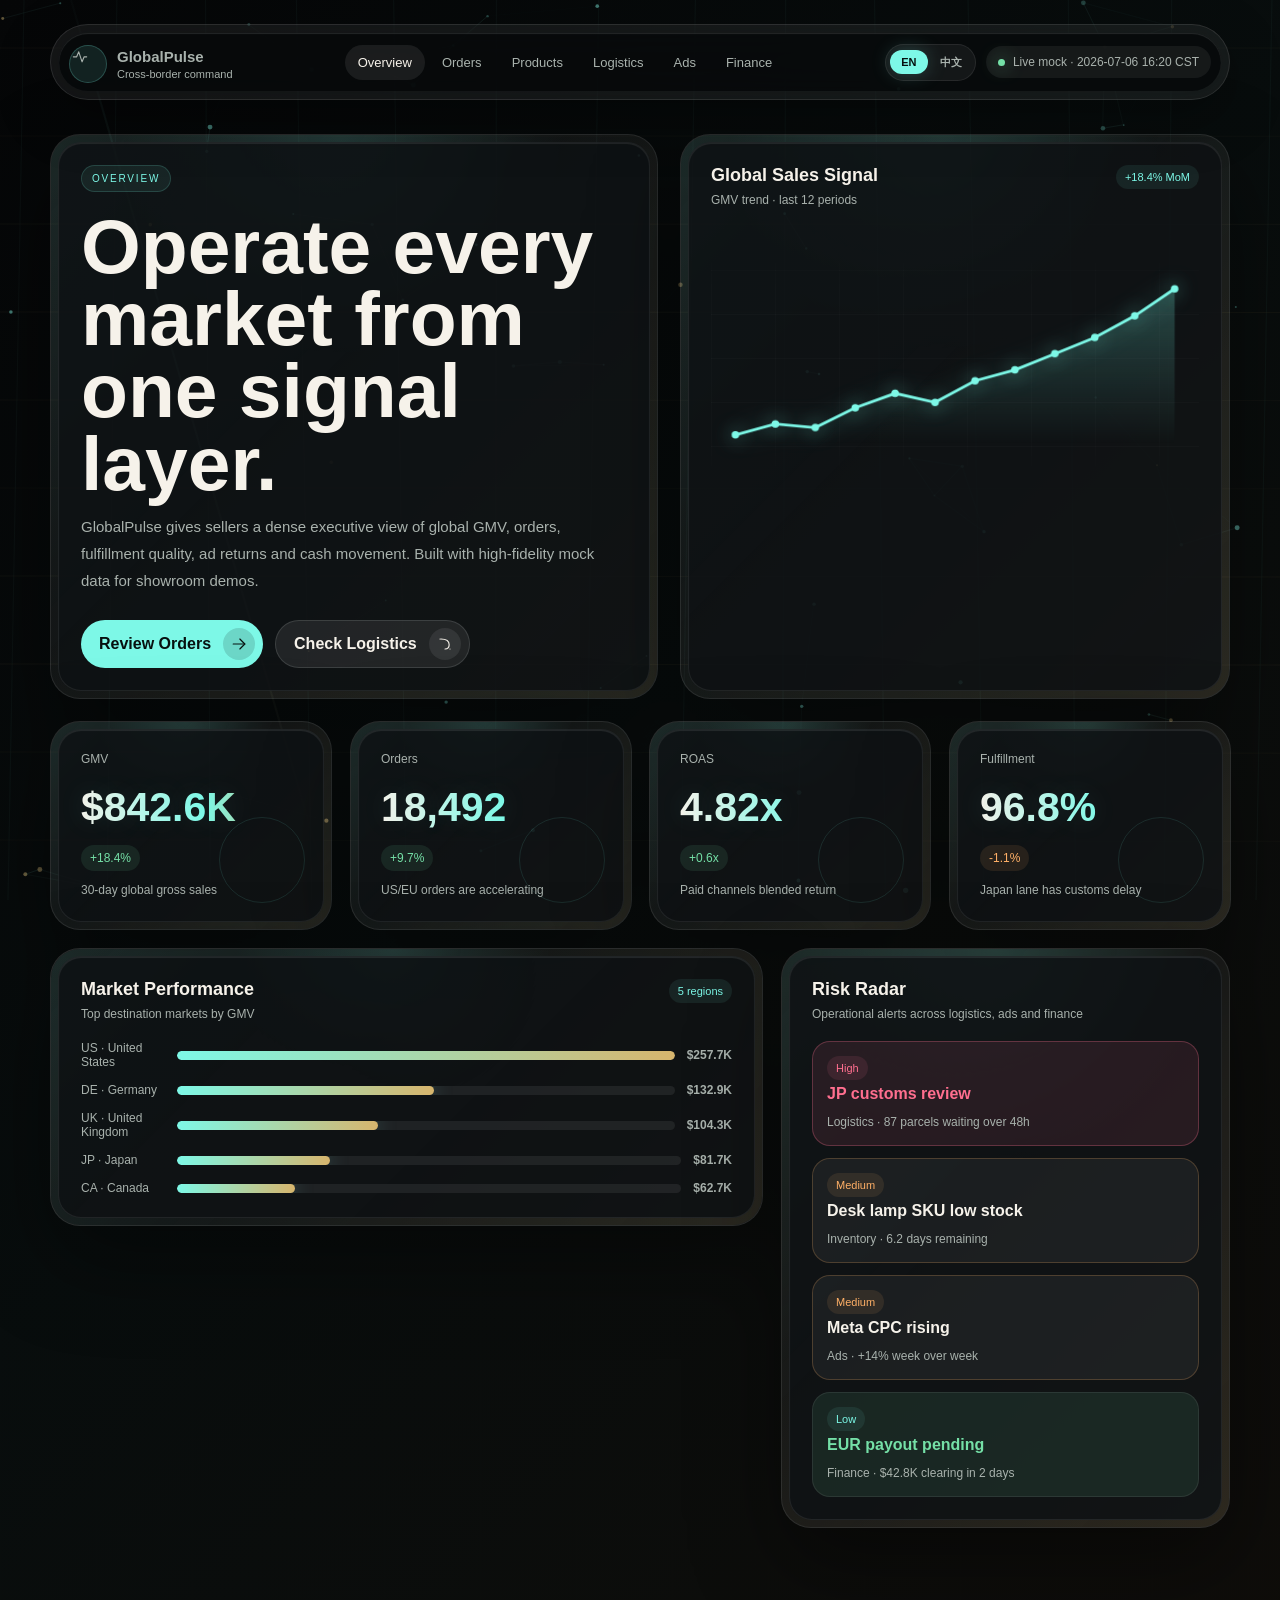
==== index.html @ 2fbe9154 "Deploy GlobalPulse Dashboard" ====
<!doctype html>
<html lang="zh-CN">
  <head>
    <meta charset="utf-8">
    <meta name="viewport" content="width=device-width, initial-scale=1">
    <title>GlobalPulse · Overview</title>
    <link rel="icon" href="data:,">
    <link rel="stylesheet" href="styles.css">
  </head>
  <body data-page="overview">
    <script src="data/mockData.js"></script>
    <script src="app.js"></script>
  </body>
</html>
---- styles.css ----
:root {
  --bg: #050607;
  --panel: rgba(14, 18, 20, 0.86);
  --panel-2: rgba(21, 27, 30, 0.78);
  --ink: #f6f2ea;
  --muted: #a9b2ad;
  --line: rgba(255, 255, 255, 0.1);
  --line-strong: rgba(255, 255, 255, 0.18);
  --cyan: #7df8e7;
  --mint: #75e0a7;
  --gold: #d7b56d;
  --amber: #ffb067;
  --rose: #ff6f8f;
  --violet: #a99cff;
  --shadow: 0 34px 90px rgba(0, 0, 0, 0.42);
  --ease: cubic-bezier(0.32, 0.72, 0, 1);
}

@property --ring-fill {
  syntax: "<percentage>";
  inherits: false;
  initial-value: 0%;
}

* {
  box-sizing: border-box;
}

html {
  min-height: 100%;
  background: var(--bg);
  color: var(--ink);
  font-family: "Aptos Display", "Segoe UI Variable", "Microsoft YaHei UI", "PingFang SC", sans-serif;
  letter-spacing: 0;
}

body {
  min-height: 100dvh;
  margin: 0;
  overflow-x: hidden;
  background:
    linear-gradient(135deg, rgba(5, 6, 7, 0.98), rgba(8, 13, 13, 0.98) 46%, rgba(15, 13, 10, 0.96)),
    repeating-linear-gradient(90deg, rgba(255,255,255,.035) 0 1px, transparent 1px 96px),
    repeating-linear-gradient(0deg, rgba(255,255,255,.025) 0 1px, transparent 1px 96px);
}

body::before {
  content: "";
  position: fixed;
  inset: 0;
  pointer-events: none;
  z-index: 0;
  opacity: 0.035;
  background-image:
    repeating-linear-gradient(115deg, rgba(255,255,255,.18) 0 1px, transparent 1px 8px),
    repeating-linear-gradient(25deg, rgba(215,181,109,.10) 0 1px, transparent 1px 18px);
  mix-blend-mode: soft-light;
}

.motion-canvas {
  position: fixed;
  inset: 0;
  z-index: 0;
  width: 100vw;
  height: 100vh;
  pointer-events: none;
  opacity: .78;
  mix-blend-mode: screen;
}

button,
input {
  font: inherit;
}

button {
  cursor: pointer;
}

.app-shell {
  position: relative;
  z-index: 2;
  min-height: 100dvh;
  padding: 24px;
}

.topbar {
  position: sticky;
  top: 18px;
  z-index: 20;
  width: min(1180px, calc(100vw - 32px));
  margin: 0 auto 34px;
  padding: 8px;
  border-radius: 999px;
  background: rgba(255,255,255,.06);
  border: 1px solid rgba(255,255,255,.1);
  box-shadow: 0 18px 56px rgba(0,0,0,.32);
  backdrop-filter: blur(22px);
}

.nav-core {
  display: grid;
  grid-template-columns: auto 1fr auto;
  gap: 16px;
  align-items: center;
  border-radius: 999px;
  padding: 8px 10px;
  background: rgba(5, 7, 8, .78);
  box-shadow: inset 0 1px 1px rgba(255,255,255,.12);
}

.brand {
  display: inline-flex;
  align-items: center;
  gap: 10px;
  min-width: 176px;
  color: var(--ink);
  text-decoration: none;
}

.brand-mark {
  display: grid;
  width: 38px;
  height: 38px;
  place-items: center;
  border-radius: 50%;
  color: var(--cyan);
  background: rgba(125, 248, 231, .1);
  border: 1px solid rgba(125, 248, 231, .22);
}

.brand strong {
  display: block;
  font-size: 15px;
  line-height: 1;
}

.brand span {
  display: block;
  margin-top: 4px;
  color: var(--muted);
  font-size: 11px;
}

.nav-links {
  display: flex;
  justify-content: center;
  gap: 4px;
}

.nav-links a,
.mobile-panel a {
  color: var(--muted);
  text-decoration: none;
  transition: color 520ms var(--ease), background 520ms var(--ease), transform 520ms var(--ease);
}

.nav-links a {
  padding: 10px 13px;
  border-radius: 999px;
  font-size: 13px;
}

.nav-links a:hover,
.nav-links a.active {
  color: var(--ink);
  background: rgba(255,255,255,.08);
}

.nav-meta {
  display: flex;
  align-items: center;
  gap: 10px;
}

.sync-pill {
  display: inline-flex;
  align-items: center;
  gap: 8px;
  padding: 9px 12px;
  border-radius: 999px;
  color: var(--muted);
  background: rgba(255,255,255,.06);
  font-size: 12px;
}

.language-switch {
  display: inline-flex;
  align-items: center;
  gap: 3px;
  padding: 4px;
  border-radius: 999px;
  background: rgba(255,255,255,.055);
  border: 1px solid rgba(255,255,255,.08);
}

.language-switch button {
  min-width: 38px;
  border: 0;
  border-radius: 999px;
  padding: 6px 9px;
  color: var(--muted);
  background: transparent;
  font-size: 11px;
  font-weight: 700;
  letter-spacing: 0;
  transition: color 520ms var(--ease), background 520ms var(--ease), box-shadow 520ms var(--ease), transform 520ms var(--ease);
}

.language-switch button:hover,
.language-switch button.active {
  color: #06100f;
  background: var(--cyan);
  box-shadow: 0 0 20px rgba(125,248,231,.22);
}

.language-switch button:active {
  transform: scale(.96);
}

.pulse-dot {
  width: 7px;
  height: 7px;
  border-radius: 50%;
  background: var(--mint);
  box-shadow: 0 0 18px rgba(117, 224, 167, .9);
  animation: livePulse 1400ms var(--ease) infinite;
}

.menu-toggle {
  display: none;
  position: relative;
  width: 42px;
  height: 42px;
  border: 0;
  border-radius: 50%;
  color: var(--ink);
  background: rgba(255,255,255,.08);
}

.menu-toggle span {
  position: absolute;
  left: 12px;
  width: 18px;
  height: 1px;
  background: currentColor;
  transition: transform 620ms var(--ease), opacity 620ms var(--ease);
}

.menu-toggle span:first-child { transform: translateY(-5px); }
.menu-toggle span:last-child { transform: translateY(5px); }
.menu-toggle.open span:first-child { transform: rotate(45deg); }
.menu-toggle.open span:last-child { transform: rotate(-45deg); }

.mobile-panel {
  display: none;
}

.mobile-panel.open a {
  opacity: 0;
  transform: translateY(18px);
  animation: navItemIn 520ms var(--ease) var(--item-delay, 0ms) forwards;
}

.page {
  width: min(1180px, calc(100vw - 32px));
  margin: 0 auto;
  padding-bottom: 80px;
  animation: pageEnter 880ms var(--ease) both;
}

.hero {
  display: grid;
  grid-template-columns: minmax(0, 1.05fr) minmax(340px, .95fr);
  gap: 22px;
  align-items: stretch;
  margin-bottom: 22px;
}

.eyebrow {
  display: inline-flex;
  width: max-content;
  align-items: center;
  gap: 8px;
  padding: 7px 10px;
  border-radius: 999px;
  color: var(--cyan);
  background: rgba(125, 248, 231, .08);
  border: 1px solid rgba(125, 248, 231, .16);
  font-size: 10px;
  letter-spacing: .18em;
  text-transform: uppercase;
}

h1 {
  max-width: 780px;
  margin: 18px 0 14px;
  color: var(--ink);
  font-size: clamp(38px, 6vw, 82px);
  line-height: .94;
  letter-spacing: 0;
}

.lead {
  max-width: 700px;
  margin: 0;
  color: var(--muted);
  font-size: 15px;
  line-height: 1.8;
}

.hero-actions {
  display: flex;
  flex-wrap: wrap;
  gap: 12px;
  margin-top: 26px;
}

.button {
  display: inline-flex;
  align-items: center;
  gap: 12px;
  min-height: 46px;
  border: 0;
  border-radius: 999px;
  padding: 7px 8px 7px 18px;
  color: #07100f;
  background: var(--cyan);
  font-weight: 700;
  text-decoration: none;
  transition: transform 600ms var(--ease), filter 600ms var(--ease);
}

.button:hover {
  transform: translateY(-2px);
  filter: brightness(1.05);
}

.button:active {
  transform: scale(.98);
}

.button .icon-circle {
  display: grid;
  width: 32px;
  height: 32px;
  place-items: center;
  border-radius: 50%;
  background: rgba(5, 7, 8, .14);
  transition: transform 600ms var(--ease);
}

.button:hover .icon-circle {
  transform: translateX(3px) translateY(-1px) scale(1.04);
}

.button.secondary {
  color: var(--ink);
  background: rgba(255,255,255,.08);
  border: 1px solid rgba(255,255,255,.12);
}

.button.secondary .icon-circle {
  background: rgba(255,255,255,.08);
}

.panel-shell {
  position: relative;
  overflow: hidden;
  padding: 7px;
  border-radius: 30px;
  background: rgba(255,255,255,.055);
  border: 1px solid rgba(255,255,255,.09);
  box-shadow: var(--shadow);
  transform-style: preserve-3d;
  transition: border-color 700ms var(--ease), background 700ms var(--ease), box-shadow 700ms var(--ease);
}

.panel-shell::before,
.panel-shell::after {
  content: "";
  position: absolute;
  pointer-events: none;
}

.panel-shell::before {
  inset: -1px;
  border-radius: inherit;
  opacity: .56;
  background:
    radial-gradient(circle at var(--mx, 48%) var(--my, 0%), rgba(125,248,231,.24), transparent 34%),
    linear-gradient(135deg, rgba(125,248,231,.16), transparent 42%, rgba(215,181,109,.18));
  transform: translate3d(0,0,0);
  animation: shellGlow 5200ms var(--ease) infinite alternate;
}

.panel-shell::after {
  inset: 7px;
  border-radius: 23px;
  opacity: 0;
  background: linear-gradient(115deg, transparent 18%, rgba(255,255,255,.16) 42%, transparent 64%);
  transform: translateX(-78%) skewX(-12deg);
  transition: opacity 580ms var(--ease), transform 780ms var(--ease);
}

.panel-shell:hover {
  border-color: rgba(125,248,231,.28);
  background: rgba(125,248,231,.065);
  box-shadow: 0 30px 96px rgba(0,0,0,.46), 0 0 42px rgba(125,248,231,.08);
}

.panel-shell:hover::after {
  opacity: .65;
  transform: translateX(74%) skewX(-12deg);
}

.panel-shell.tilt-ready .panel {
  transform: perspective(900px) rotateX(var(--rx, 0deg)) rotateY(var(--ry, 0deg)) translateZ(0);
  transition: transform 560ms var(--ease), background 560ms var(--ease);
}

.panel {
  position: relative;
  z-index: 1;
  min-height: 100%;
  border-radius: 23px;
  padding: 22px;
  background: var(--panel);
  border: 1px solid rgba(255,255,255,.08);
  box-shadow: inset 0 1px 1px rgba(255,255,255,.10);
}

.panel-header {
  display: flex;
  align-items: flex-start;
  justify-content: space-between;
  gap: 14px;
  margin-bottom: 18px;
}

.panel-title {
  margin: 0;
  font-size: 18px;
}

.panel-subtitle {
  margin: 5px 0 0;
  color: var(--muted);
  font-size: 12px;
  line-height: 1.5;
}

.grid {
  display: grid;
  gap: 18px;
}

.kpi-grid {
  grid-template-columns: repeat(4, minmax(0, 1fr));
  margin-bottom: 18px;
}

.metric {
  position: relative;
  overflow: hidden;
  min-height: 150px;
}

.metric::before {
  content: "";
  position: absolute;
  inset: -20% -40%;
  opacity: .34;
  pointer-events: none;
  background: linear-gradient(105deg, transparent 35%, rgba(125,248,231,.12), transparent 64%);
  transform: translateX(-52%);
  animation: metricSweep 4600ms var(--ease) infinite;
}

.metric::after {
  content: "";
  position: absolute;
  inset: auto 18px 18px auto;
  width: 84px;
  height: 84px;
  border-radius: 50%;
  border: 1px solid rgba(125,248,231,.16);
  opacity: .65;
}

.metric > * {
  position: relative;
  z-index: 1;
}

.metric-label {
  color: var(--muted);
  font-size: 12px;
}

.metric-value {
  margin-top: 18px;
  font-size: clamp(27px, 3.2vw, 42px);
  font-weight: 800;
  letter-spacing: 0;
  color: transparent;
  background: linear-gradient(90deg, var(--ink), var(--cyan) 56%, var(--gold));
  -webkit-background-clip: text;
  background-clip: text;
  text-shadow: 0 0 28px rgba(125,248,231,.12);
}

.metric-change {
  display: inline-flex;
  margin-top: 14px;
  padding: 6px 9px;
  border-radius: 999px;
  font-size: 12px;
  background: rgba(117,224,167,.1);
  color: var(--mint);
}

.metric-change.warn {
  background: rgba(255,176,103,.1);
  color: var(--amber);
}

.metric-detail {
  margin-top: 10px;
  color: var(--muted);
  font-size: 12px;
  line-height: 1.5;
}

.dashboard-grid {
  grid-template-columns: 1.35fr .85fr;
  align-items: start;
}

.mini-grid {
  grid-template-columns: repeat(2, minmax(0, 1fr));
}

.chart {
  position: relative;
  width: 100%;
  min-height: 260px;
}

.chart::before {
  content: "";
  position: absolute;
  inset: 14px 0 0;
  pointer-events: none;
  opacity: .28;
  background:
    repeating-linear-gradient(0deg, rgba(255,255,255,.08) 0 1px, transparent 1px 44px),
    repeating-linear-gradient(90deg, rgba(255,255,255,.06) 0 1px, transparent 1px 64px);
  mask-image: linear-gradient(180deg, transparent, #000 18%, #000 80%, transparent);
}

.chart svg {
  width: 100%;
  height: 260px;
  overflow: visible;
}

.chart path.line {
  fill: none;
  stroke: var(--cyan);
  stroke-width: 3;
  stroke-linecap: round;
  filter: drop-shadow(0 0 13px rgba(125,248,231,.42));
  transition: stroke-dashoffset 1500ms var(--ease);
}

.chart path.line.drawn {
  stroke-dashoffset: 0 !important;
}

.chart-area {
  opacity: 0;
  transform: translateY(10px);
  animation: areaLift 1300ms var(--ease) 260ms forwards;
}

.chart circle {
  fill: var(--cyan);
  filter: drop-shadow(0 0 10px rgba(125,248,231,.7));
  opacity: 0;
  transform: scale(.25);
  transform-box: fill-box;
  transform-origin: center;
  transition: transform 420ms var(--ease), filter 420ms var(--ease);
}

.chart circle.ready {
  animation: pointPop 680ms var(--ease) var(--point-delay, 620ms) forwards;
}

.chart circle:hover {
  transform: scale(1.9);
  filter: drop-shadow(0 0 18px rgba(125,248,231,.95));
}

.chart-tooltip {
  position: fixed;
  z-index: 40;
  display: none;
  min-width: 120px;
  padding: 10px 12px;
  border-radius: 14px;
  color: var(--ink);
  background: rgba(5, 7, 8, .92);
  border: 1px solid rgba(255,255,255,.14);
  pointer-events: none;
  box-shadow: 0 22px 60px rgba(0,0,0,.35);
  font-size: 12px;
}

.bar-list {
  display: grid;
  gap: 14px;
}

.bar-row {
  display: grid;
  grid-template-columns: 84px 1fr auto;
  gap: 12px;
  align-items: center;
  color: var(--muted);
  font-size: 12px;
}

.bar-track {
  position: relative;
  height: 9px;
  border-radius: 999px;
  background: rgba(255,255,255,.07);
  overflow: hidden;
}

.bar-track::after {
  content: "";
  position: absolute;
  inset: 0;
  opacity: .48;
  background: linear-gradient(90deg, transparent, rgba(255,255,255,.22), transparent);
  transform: translateX(-110%);
  animation: trackScan 2600ms var(--ease) infinite;
}

.bar-fill {
  height: 100%;
  border-radius: inherit;
  background: linear-gradient(90deg, var(--cyan), var(--gold));
  box-shadow: 0 0 20px rgba(125,248,231,.34);
  transform: scaleX(0);
  transform-origin: left center;
  animation: barFill 1100ms var(--ease) var(--bar-delay, 160ms) forwards;
}

.risk-list,
.suggestion-list,
.node-list {
  display: grid;
  gap: 12px;
}

.risk-item,
.suggestion,
.node-item {
  position: relative;
  overflow: hidden;
  display: grid;
  gap: 5px;
  padding: 14px;
  border-radius: 18px;
  background: rgba(255,255,255,.055);
  border: 1px solid rgba(255,255,255,.08);
}

.risk-item::after,
.suggestion::after {
  content: "";
  position: absolute;
  inset: 0;
  opacity: 0;
  pointer-events: none;
  background: linear-gradient(110deg, transparent 20%, rgba(125,248,231,.12), transparent 72%);
  transform: translateX(-70%);
  transition: opacity 520ms var(--ease), transform 820ms var(--ease);
}

.risk-item:hover::after,
.suggestion:hover::after {
  opacity: 1;
  transform: translateX(60%);
}

.risk-item.risk-high {
  border-color: rgba(255,111,143,.28);
  animation: riskPulse 1900ms var(--ease) infinite;
}

.risk-item.risk-medium {
  border-color: rgba(255,176,103,.22);
}

.tag,
.status,
.severity {
  display: inline-flex;
  width: max-content;
  align-items: center;
  gap: 6px;
  padding: 6px 9px;
  border-radius: 999px;
  color: var(--cyan);
  background: rgba(125,248,231,.08);
  font-size: 11px;
  white-space: nowrap;
}

.severity.high,
.risk-high {
  color: var(--rose);
  background: rgba(255,111,143,.1);
  animation: statusPulse 1600ms var(--ease) infinite;
}

.severity.medium,
.risk-watch {
  color: var(--amber);
  background: rgba(255,176,103,.1);
}

.risk-low,
.risk-normal {
  color: var(--mint);
  background: rgba(117,224,167,.1);
}

.controls {
  display: flex;
  flex-wrap: wrap;
  gap: 12px;
  align-items: center;
  justify-content: space-between;
  margin-bottom: 16px;
}

.search {
  min-width: min(360px, 100%);
  flex: 1;
  border: 1px solid rgba(255,255,255,.1);
  border-radius: 999px;
  padding: 13px 16px;
  color: var(--ink);
  background: rgba(255,255,255,.055);
  outline: none;
}

.search:focus {
  border-color: rgba(125,248,231,.42);
}

.segment {
  display: inline-flex;
  gap: 6px;
  padding: 6px;
  border-radius: 999px;
  background: rgba(255,255,255,.055);
  border: 1px solid rgba(255,255,255,.08);
}

.segment button {
  border: 0;
  border-radius: 999px;
  padding: 9px 12px;
  color: var(--muted);
  background: transparent;
  transition: color 500ms var(--ease), background 500ms var(--ease);
}

.segment button.active,
.segment button:hover {
  color: var(--ink);
  background: rgba(255,255,255,.09);
}

.table-wrap {
  overflow-x: auto;
}

table {
  width: 100%;
  min-width: 760px;
  border-collapse: collapse;
}

th,
td {
  padding: 14px 12px;
  border-bottom: 1px solid rgba(255,255,255,.075);
  text-align: left;
  font-size: 13px;
}

th {
  color: var(--muted);
  font-weight: 600;
}

tbody tr {
  transition: background 360ms var(--ease), transform 360ms var(--ease);
}

tbody tr.row-enter {
  opacity: 0;
  transform: translateY(14px) scale(.985);
  animation: rowIn 540ms var(--ease) var(--row-delay, 0ms) forwards;
}

tbody tr:hover {
  background: rgba(255,255,255,.045);
}

tbody tr.lane-alert,
tbody tr.low-stock-row {
  background: linear-gradient(90deg, rgba(255,111,143,.075), transparent 42%);
  animation: rowIn 540ms var(--ease) var(--row-delay, 0ms) forwards, lanePulse 1800ms var(--ease) 680ms infinite;
}

.payout-row td:first-child::before {
  content: "";
  display: inline-block;
  width: 7px;
  height: 7px;
  margin-right: 8px;
  border-radius: 50%;
  background: var(--mint);
  box-shadow: 0 0 16px rgba(117,224,167,.8);
  animation: statusPulse 1800ms var(--ease) infinite;
}

.click-row {
  cursor: pointer;
}

.drawer {
  position: fixed;
  inset: 0;
  z-index: 35;
  display: none;
}

.drawer.open {
  display: block;
}

.drawer-backdrop {
  position: absolute;
  inset: 0;
  background: rgba(0,0,0,.54);
}

.drawer-backdrop::after {
  content: "";
  position: absolute;
  inset: 0;
  opacity: 0;
  pointer-events: none;
  background:
    radial-gradient(circle at 82% 18%, rgba(125,248,231,.22), transparent 34%),
    radial-gradient(circle at 70% 82%, rgba(255,111,143,.14), transparent 30%);
}

.drawer.open .drawer-backdrop::after {
  animation: backdropBreath 2100ms var(--ease) infinite alternate;
}

.drawer-panel {
  position: absolute;
  top: 20px;
  right: 20px;
  bottom: 20px;
  width: min(460px, calc(100vw - 40px));
  padding: 8px;
  border-radius: 30px;
  background: rgba(255,255,255,.06);
  border: 1px solid rgba(255,255,255,.1);
  box-shadow: var(--shadow);
  transform: translateX(20px);
  animation: drawerIn 620ms var(--ease) forwards;
}

@keyframes drawerIn {
  to { transform: translateX(0); }
}

.drawer-core {
  height: 100%;
  overflow: auto;
  border-radius: 23px;
  padding: 22px;
  background: rgba(8, 10, 11, .94);
  border: 1px solid rgba(255,255,255,.08);
}

.close {
  border: 0;
  border-radius: 50%;
  width: 38px;
  height: 38px;
  color: var(--ink);
  background: rgba(255,255,255,.08);
}

.detail-grid {
  display: grid;
  gap: 12px;
  margin-top: 20px;
}

.detail-row {
  display: flex;
  justify-content: space-between;
  gap: 16px;
  padding: 13px 0;
  border-bottom: 1px solid rgba(255,255,255,.08);
  color: var(--muted);
  opacity: 0;
  transform: translateX(18px);
}

.drawer.open .detail-row {
  animation: detailIn 520ms var(--ease) var(--detail-delay, 180ms) forwards;
}

.drawer.open .drawer-recommendation {
  opacity: 0;
  transform: translateY(18px);
  animation: detailIn 620ms var(--ease) 680ms forwards;
}

.detail-row strong {
  color: var(--ink);
}

.product-grid {
  grid-template-columns: repeat(3, minmax(0, 1fr));
}

.product-card .sku {
  color: var(--cyan);
  font-size: 12px;
}

.product-card {
  position: relative;
  overflow: hidden;
}

.product-card > * {
  position: relative;
  z-index: 1;
}

.product-card.low-stock {
  border-color: rgba(255,176,103,.22);
  box-shadow: inset 0 1px 1px rgba(255,255,255,.10), inset 0 0 34px rgba(255,176,103,.055);
}

.product-card.low-stock::before {
  content: "";
  position: absolute;
  inset: -30% 0;
  z-index: 0;
  opacity: .78;
  pointer-events: none;
  background:
    linear-gradient(180deg, transparent 18%, rgba(255,176,103,.18) 48%, transparent 62%),
    repeating-linear-gradient(90deg, transparent 0 16px, rgba(255,176,103,.08) 16px 18px);
  transform: translateY(-58%);
  animation: stockScan 2400ms var(--ease) infinite;
}

.product-card h3 {
  margin: 9px 0 16px;
  font-size: 18px;
}

.stat-pair {
  display: grid;
  grid-template-columns: repeat(2, minmax(0, 1fr));
  gap: 10px;
}

.stat-pill {
  position: relative;
  overflow: hidden;
  padding: 12px;
  border-radius: 16px;
  background: rgba(255,255,255,.055);
}

.stat-pill::after {
  content: "";
  position: absolute;
  inset: 0;
  opacity: 0;
  pointer-events: none;
  background: radial-gradient(circle at 50% 0%, rgba(125,248,231,.18), transparent 68%);
  transition: opacity 520ms var(--ease);
}

.stat-pill:hover::after {
  opacity: 1;
}

.stat-pill span {
  display: block;
  color: var(--muted);
  font-size: 11px;
}

.stat-pill strong {
  display: block;
  margin-top: 4px;
  font-size: 16px;
}

.channel-card {
  overflow: hidden;
}

.channel-card .stat-pair {
  margin-top: 18px;
}

.timeline {
  display: grid;
  grid-template-columns: repeat(4, minmax(0, 1fr));
  gap: 12px;
}

.timeline-step {
  position: relative;
  min-height: 150px;
}

.timeline-step strong {
  display: block;
  margin-bottom: 8px;
  font-size: 18px;
}

.timeline-step .ring {
  position: relative;
  isolation: isolate;
  --ring-fill: 0%;
  display: grid;
  width: 64px;
  height: 64px;
  margin-top: 16px;
  place-items: center;
  border-radius: 50%;
  color: var(--ink);
  border: 1px solid rgba(125,248,231,.26);
  background: conic-gradient(var(--cyan) var(--ring-fill), rgba(255,255,255,.08) 0);
  box-shadow: 0 0 26px rgba(125,248,231,.16);
  font-size: 13px;
  font-weight: 800;
  animation: ringFill 1350ms var(--ease) 260ms forwards, ringPulse 2200ms var(--ease) 1500ms infinite;
}

.timeline-step .ring::before {
  content: "";
  position: absolute;
  inset: 6px;
  z-index: -1;
  border-radius: inherit;
  background: rgba(8,10,11,.92);
}

.finance-grid {
  grid-template-columns: repeat(4, minmax(0, 1fr));
}

.fee-grid {
  grid-template-columns: .9fr 1.1fr;
}

.empty {
  padding: 40px;
  text-align: center;
  color: var(--muted);
}

.reveal {
  opacity: 0;
  filter: blur(8px);
  transform: translateY(42px) scale(.982);
  transition: opacity 980ms var(--ease), transform 980ms var(--ease), filter 980ms var(--ease);
}

.reveal.visible {
  opacity: 1;
  filter: blur(0);
  transform: translateY(0);
}

.reveal.visible > .panel-shell {
  animation: stagedLift 920ms var(--ease) both;
}

.reveal.visible > .panel-shell:nth-child(2) { animation-delay: 80ms; }
.reveal.visible > .panel-shell:nth-child(3) { animation-delay: 150ms; }
.reveal.visible > .panel-shell:nth-child(4) { animation-delay: 220ms; }
.reveal.visible > .panel-shell:nth-child(5) { animation-delay: 290ms; }
.reveal.visible > .panel-shell:nth-child(6) { animation-delay: 360ms; }

@keyframes pageEnter {
  from {
    opacity: 0;
    transform: translateY(18px) scale(.992);
  }
  to {
    opacity: 1;
    transform: translateY(0) scale(1);
  }
}

@keyframes livePulse {
  0%, 100% {
    transform: scale(1);
    box-shadow: 0 0 18px rgba(117,224,167,.9);
  }
  50% {
    transform: scale(1.55);
    box-shadow: 0 0 26px rgba(117,224,167,1), 0 0 42px rgba(117,224,167,.35);
  }
}

@keyframes navItemIn {
  from {
    opacity: 0;
    transform: translateY(18px);
  }
  to {
    opacity: 1;
    transform: translateY(0);
  }
}

@keyframes shellGlow {
  from {
    opacity: .34;
    transform: scale(1);
  }
  to {
    opacity: .68;
    transform: scale(1.03);
  }
}

@keyframes stagedLift {
  from {
    opacity: .64;
    transform: translateY(22px) scale(.985);
  }
  to {
    opacity: 1;
    transform: translateY(0) scale(1);
  }
}

@keyframes metricSweep {
  0%, 38% {
    transform: translateX(-62%) rotate(0.001deg);
  }
  72%, 100% {
    transform: translateX(62%) rotate(0.001deg);
  }
}

@keyframes areaLift {
  to {
    opacity: 1;
    transform: translateY(0);
  }
}

@keyframes pointPop {
  0% {
    opacity: 0;
    transform: scale(.2);
  }
  72% {
    opacity: 1;
    transform: scale(1.55);
  }
  100% {
    opacity: 1;
    transform: scale(1);
  }
}

@keyframes trackScan {
  from { transform: translateX(-110%); }
  to { transform: translateX(110%); }
}

@keyframes barFill {
  to { transform: scaleX(1); }
}

@keyframes riskPulse {
  0%, 100% {
    box-shadow: inset 0 0 0 rgba(255,111,143,0), 0 0 0 rgba(255,111,143,0);
  }
  50% {
    box-shadow: inset 0 0 28px rgba(255,111,143,.08), 0 0 32px rgba(255,111,143,.12);
  }
}

@keyframes statusPulse {
  0%, 100% {
    box-shadow: 0 0 0 rgba(255,111,143,0);
  }
  50% {
    box-shadow: 0 0 24px rgba(255,111,143,.25);
  }
}

@keyframes rowIn {
  to {
    opacity: 1;
    transform: translateY(0) scale(1);
  }
}

@keyframes lanePulse {
  0%, 100% {
    box-shadow: inset 0 0 0 rgba(255,111,143,0);
  }
  50% {
    box-shadow: inset 0 0 34px rgba(255,111,143,.12);
  }
}

@keyframes backdropBreath {
  from { opacity: .28; }
  to { opacity: .78; }
}

@keyframes detailIn {
  to {
    opacity: 1;
    transform: translate(0, 0);
  }
}

@keyframes stockScan {
  0%, 28% {
    transform: translateY(-64%);
  }
  70%, 100% {
    transform: translateY(64%);
  }
}

@keyframes ringFill {
  to { --ring-fill: var(--value); }
}

@keyframes ringPulse {
  0%, 100% {
    box-shadow: 0 0 20px rgba(125,248,231,.16);
  }
  50% {
    box-shadow: 0 0 34px rgba(125,248,231,.32), 0 0 54px rgba(215,181,109,.10);
  }
}

@media (max-width: 980px) {
  .topbar {
    border-radius: 30px;
  }

  .nav-links,
  .sync-pill {
    display: none;
  }

  .nav-core {
    grid-template-columns: auto auto;
    justify-content: space-between;
  }

  .menu-toggle {
    display: inline-block;
  }

  .language-switch {
    padding: 3px;
  }

  .mobile-panel {
    display: none;
    padding: 12px 18px 18px;
  }

  .mobile-panel.open {
    display: grid;
    gap: 10px;
  }

  .mobile-panel a {
    padding: 13px 14px;
    border-radius: 16px;
    background: rgba(255,255,255,.055);
  }

  .hero,
  .dashboard-grid,
  .fee-grid {
    grid-template-columns: 1fr;
  }

  .kpi-grid,
  .product-grid,
  .finance-grid,
  .timeline,
  .mini-grid {
    grid-template-columns: repeat(2, minmax(0, 1fr));
  }
}

@media (max-width: 640px) {
  .app-shell {
    padding: 14px;
  }

  .motion-canvas {
    opacity: .46;
  }

  .page,
  .topbar {
    width: 100%;
  }

  .brand {
    min-width: 132px;
  }

  .nav-meta {
    gap: 8px;
  }

  .language-switch button {
    min-width: 34px;
    padding: 6px 8px;
  }

  h1 {
    font-size: 42px;
  }

  .kpi-grid,
  .product-grid,
  .finance-grid,
  .timeline,
  .mini-grid {
    grid-template-columns: 1fr;
  }

  .panel {
    padding: 18px;
  }

  .controls {
    align-items: stretch;
  }

  .segment {
    width: 100%;
    overflow-x: auto;
  }

  .bar-row {
    grid-template-columns: 74px 1fr;
  }

  .bar-row strong {
    grid-column: 2;
  }
}

@media (prefers-reduced-motion: reduce) {
  *,
  *::before,
  *::after {
    animation-duration: 1ms !important;
    animation-delay: 0ms !important;
    animation-iteration-count: 1 !important;
    transition-duration: 1ms !important;
    scroll-behavior: auto !important;
  }

  .motion-canvas {
    display: none;
  }

  .page,
  .reveal,
  .reveal.visible,
  .reveal.visible > .panel-shell,
  tbody tr.row-enter,
  .detail-row,
  .drawer-recommendation {
    opacity: 1 !important;
    filter: none !important;
    transform: none !important;
  }

  .bar-fill,
  .chart-area,
  .chart circle,
  .chart circle.ready,
  .panel-shell.tilt-ready .panel {
    opacity: 1 !important;
    transform: none !important;
  }

  .chart path.line {
    stroke-dasharray: none !important;
    stroke-dashoffset: 0 !important;
  }

  .timeline-step .ring {
    --ring-fill: var(--value);
  }
}
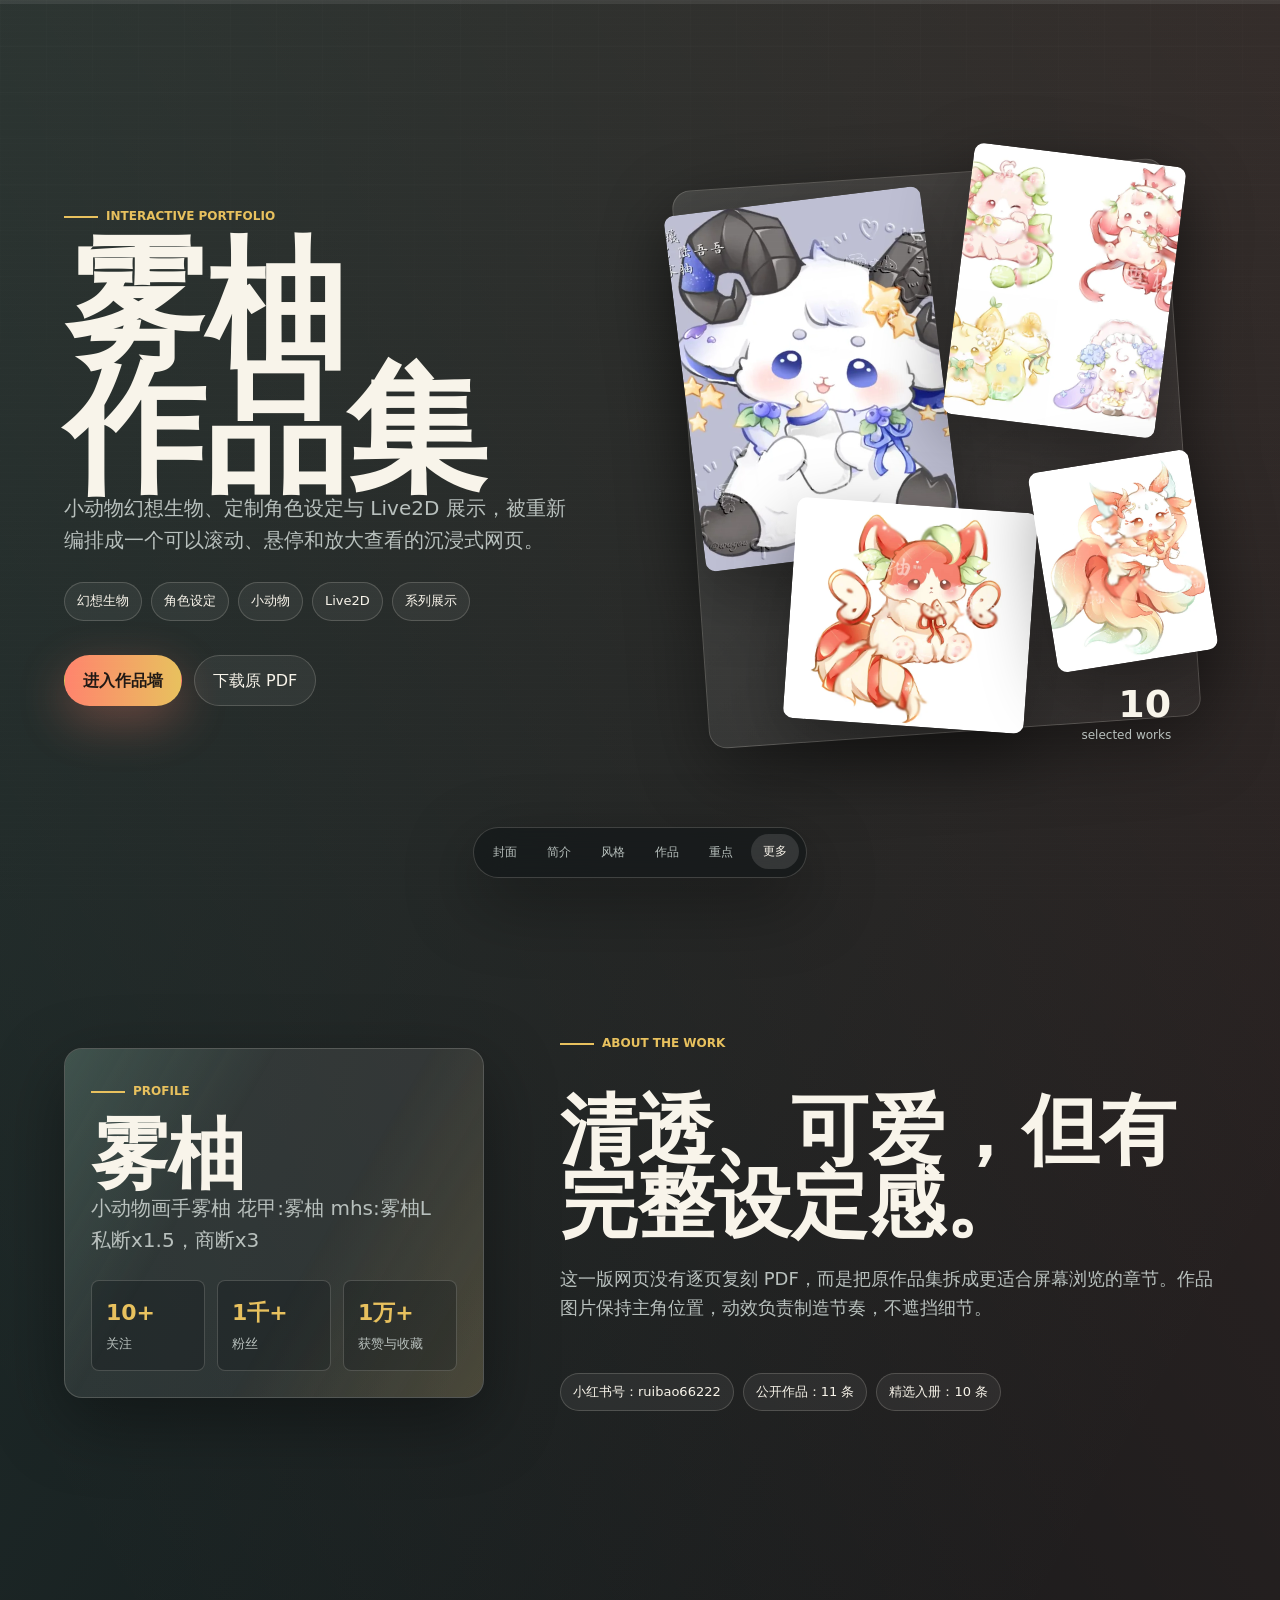
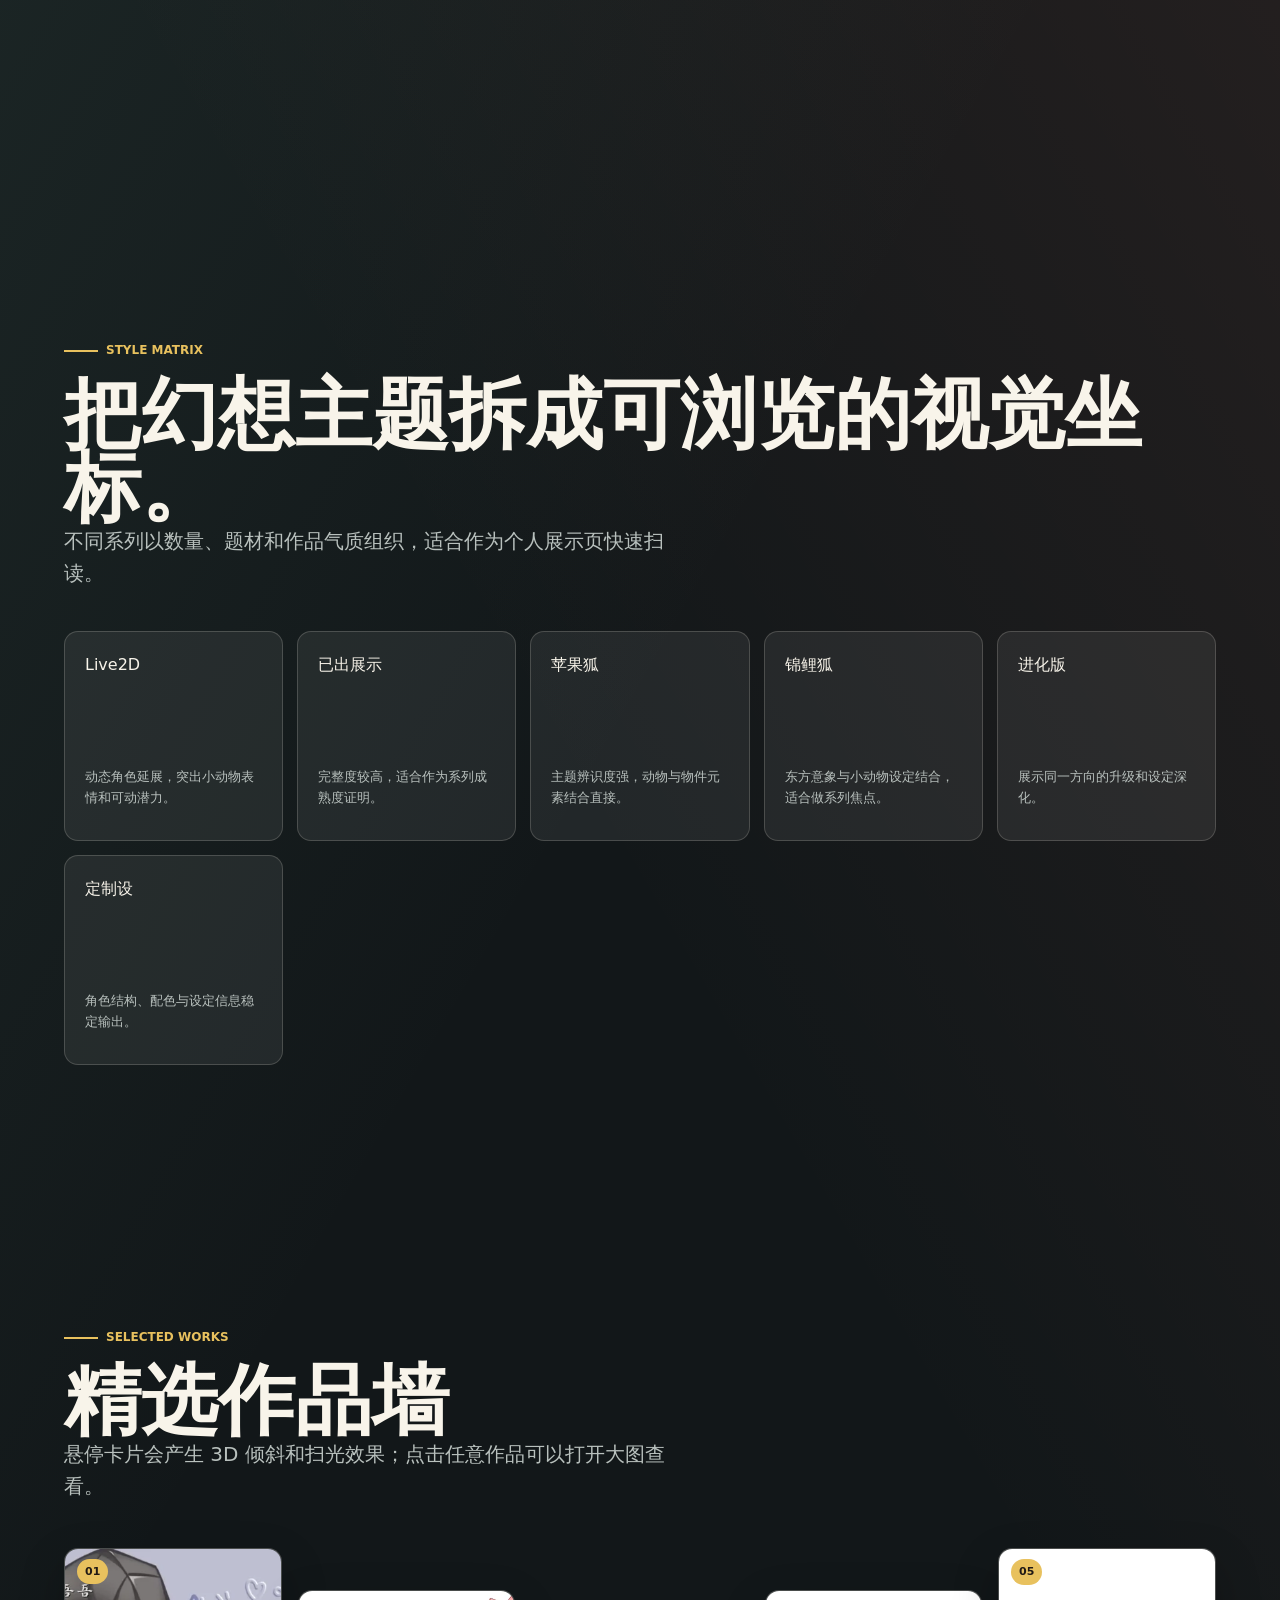
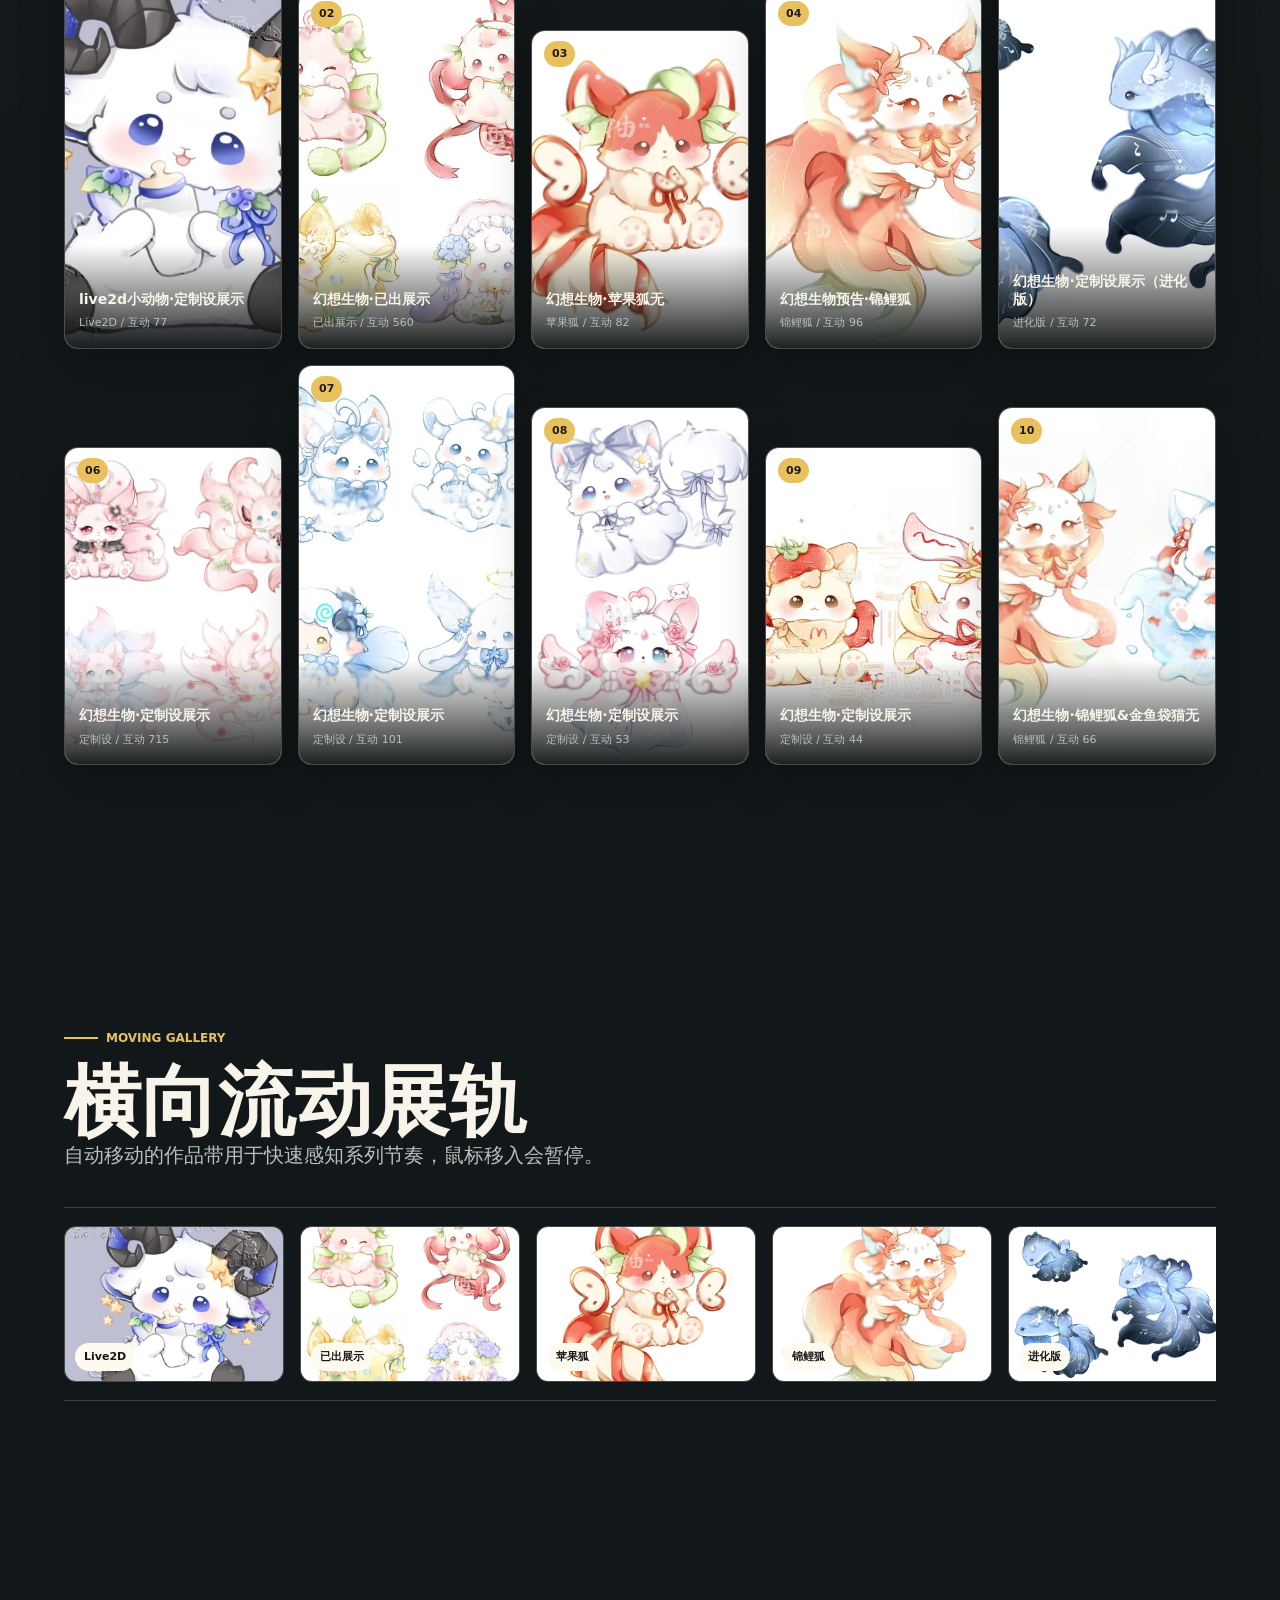
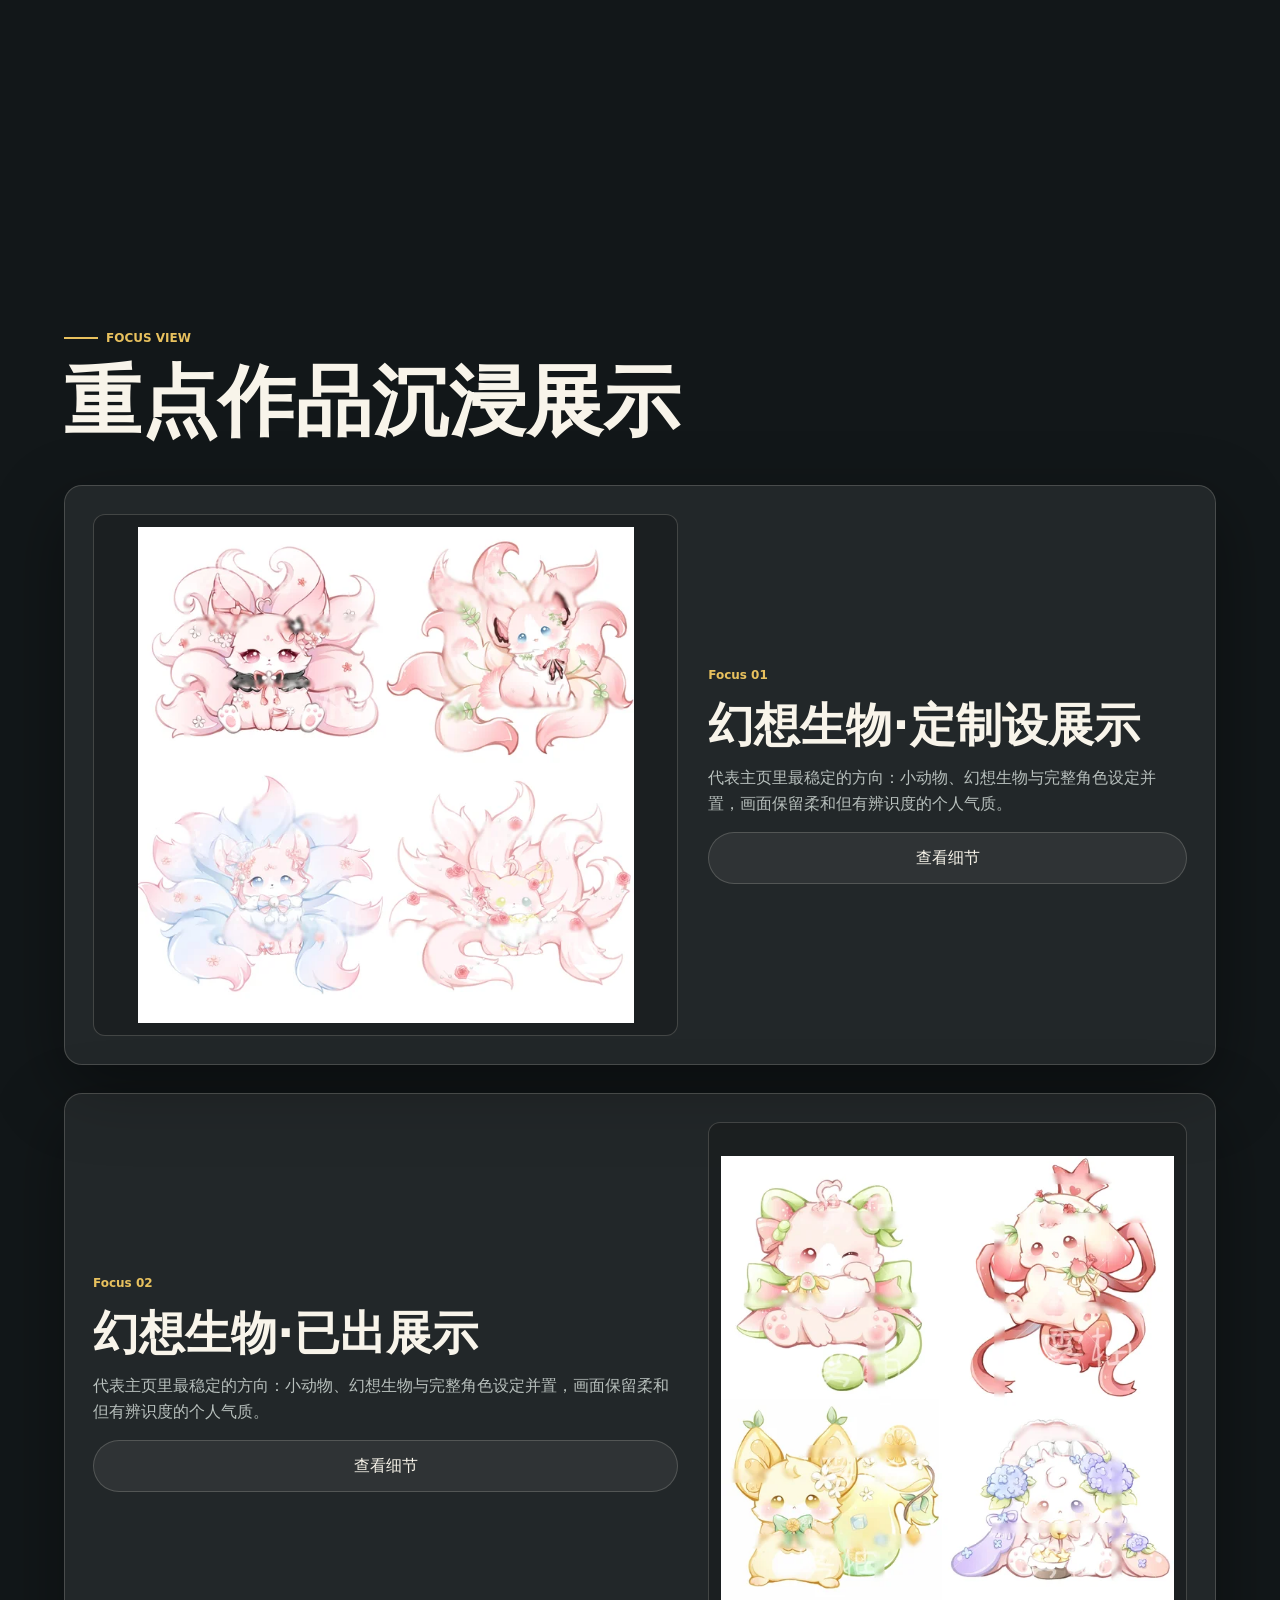
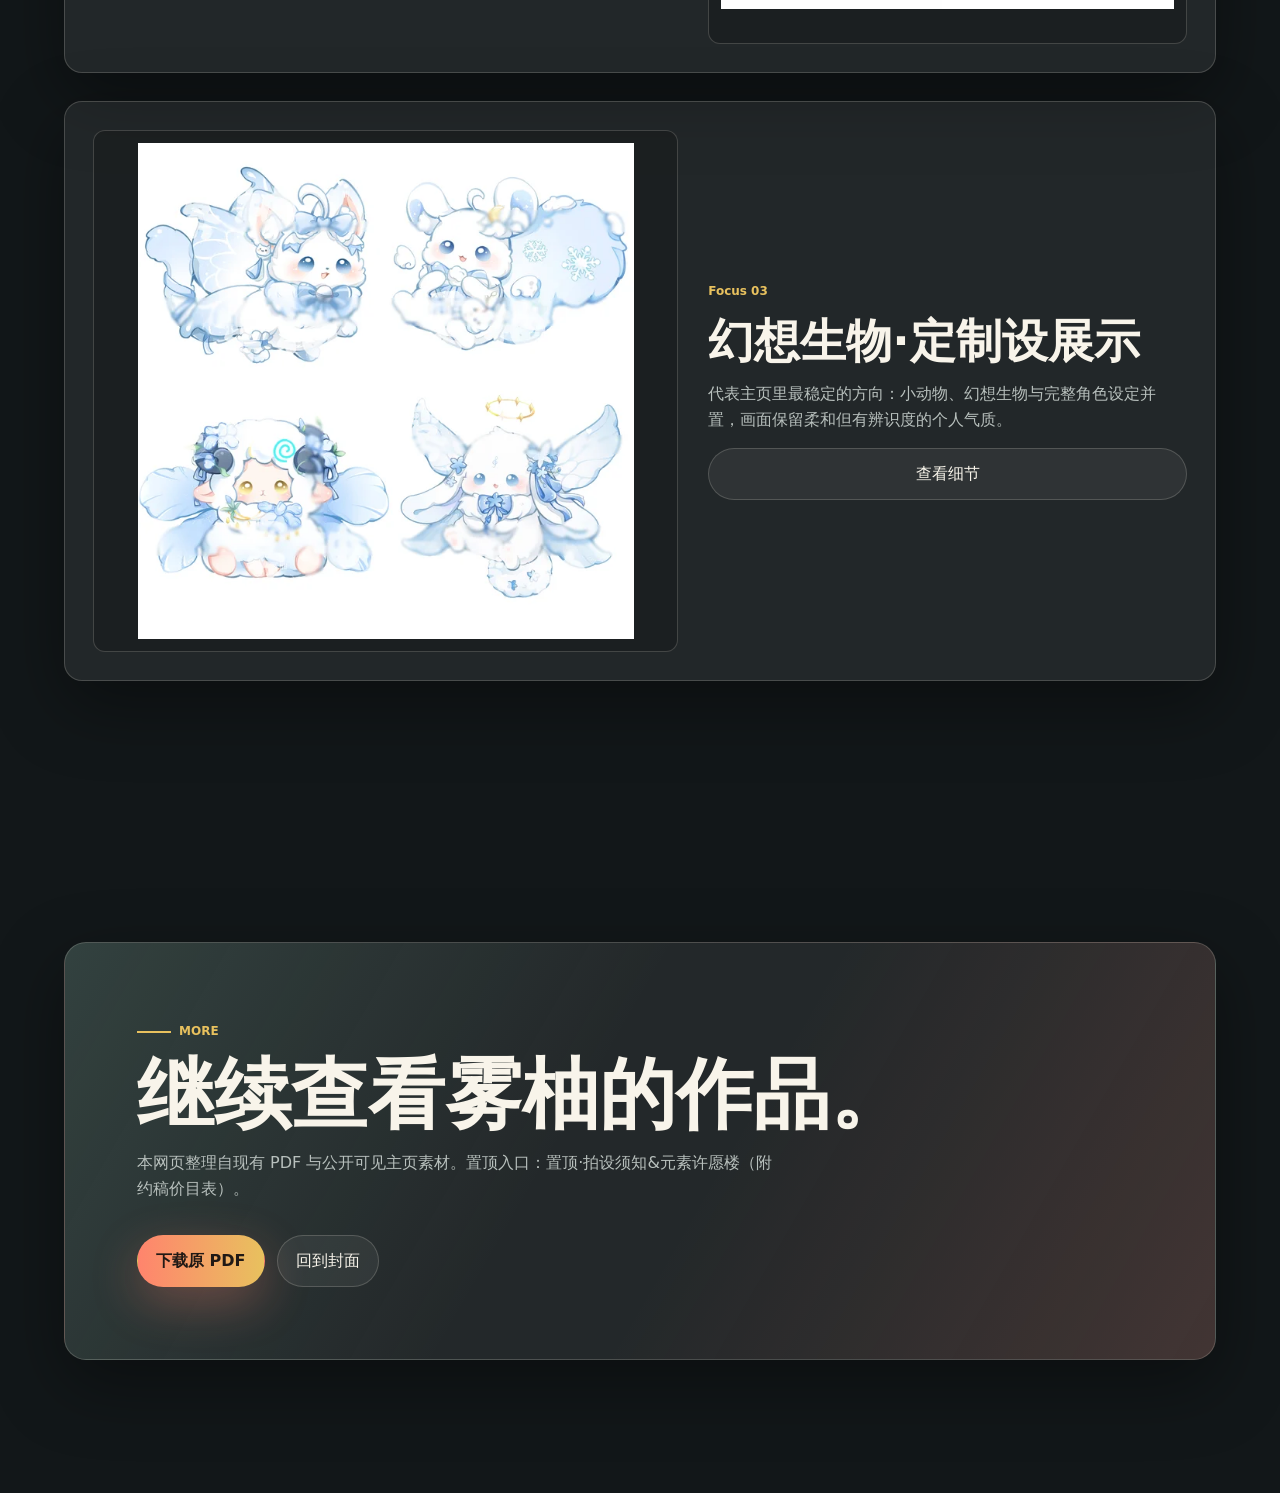
==== commit 3c395b3e: "Deploy Wuyou interactive portfolio" ====
--- a/index.html
+++ b/index.html
@@ -1,14 +1,1309 @@
 <!doctype html>
 <html lang="zh-CN">
-  <head>
-    <meta charset="utf-8">
-    <meta name="viewport" content="width=device-width, initial-scale=1">
-    <title>GlobalPulse · Overview</title>
-    <link rel="icon" href="data:,">
-    <link rel="stylesheet" href="styles.css">
-  </head>
-  <body data-page="overview">
-    <script src="data/mockData.js"></script>
-    <script src="app.js"></script>
-  </body>
+<head>
+  <meta charset="utf-8">
+  <meta name="viewport" content="width=device-width, initial-scale=1">
+  <title>雾柚｜互动作品集</title>
+  <style>
+    :root {
+      color-scheme: dark;
+      --ink: #f8f4ea;
+      --muted: #b8c0bd;
+      --paper: #fffaf0;
+      --night: #121719;
+      --night-2: #1e2422;
+      --fern: #78b59e;
+      --coral: #ff846d;
+      --gold: #e8c15e;
+      --cyan: #77d4e2;
+      --line: rgba(248, 244, 234, .18);
+      --glass: rgba(255, 250, 240, .075);
+      --shadow: 0 24px 70px rgba(0, 0, 0, .38);
+      --radius: 8px;
+    }
+
+    * { box-sizing: border-box; }
+    html { scroll-behavior: smooth; }
+    body {
+      margin: 0;
+      min-width: 320px;
+      background:
+        linear-gradient(120deg, rgba(120, 181, 158, .16), transparent 34%),
+        linear-gradient(240deg, rgba(255, 132, 109, .13), transparent 36%),
+        #121719;
+      color: var(--ink);
+      font-family: "Microsoft YaHei", "PingFang SC", "Noto Sans SC", system-ui, sans-serif;
+      line-height: 1.6;
+      overflow-x: hidden;
+    }
+
+    body::before {
+      content: "";
+      position: fixed;
+      inset: 0;
+      pointer-events: none;
+      opacity: .22;
+      background-image:
+        linear-gradient(rgba(255,255,255,.08) 1px, transparent 1px),
+        linear-gradient(90deg, rgba(255,255,255,.06) 1px, transparent 1px);
+      background-size: 46px 46px;
+      mask-image: linear-gradient(to bottom, #000, transparent 88%);
+      z-index: -3;
+    }
+
+    body::after {
+      content: "";
+      position: fixed;
+      inset: 0;
+      pointer-events: none;
+      background:
+        repeating-linear-gradient(0deg, rgba(255,255,255,.035), rgba(255,255,255,.035) 1px, transparent 1px, transparent 7px);
+      mix-blend-mode: overlay;
+      opacity: .16;
+      z-index: 20;
+    }
+
+    a { color: inherit; }
+    button { font: inherit; color: inherit; }
+    img { display: block; max-width: 100%; }
+
+    .progress {
+      position: fixed;
+      left: 0;
+      top: 0;
+      width: 100%;
+      height: 4px;
+      z-index: 50;
+      background: rgba(255,255,255,.08);
+    }
+    .progress span {
+      display: block;
+      width: 0%;
+      height: 100%;
+      background: linear-gradient(90deg, var(--fern), var(--gold), var(--coral), var(--cyan));
+      box-shadow: 0 0 24px rgba(255,132,109,.7);
+    }
+
+    .cursor-beam {
+      position: fixed;
+      left: 0;
+      top: 0;
+      width: 380px;
+      height: 160px;
+      pointer-events: none;
+      z-index: 9;
+      opacity: .24;
+      transform: translate3d(-999px, -999px, 0) rotate(-18deg);
+      background: linear-gradient(90deg, transparent, rgba(255,255,255,.34), rgba(119,212,226,.16), transparent);
+      filter: blur(18px);
+      mix-blend-mode: screen;
+    }
+
+    .site-nav {
+      position: fixed;
+      left: 50%;
+      bottom: 22px;
+      z-index: 40;
+      display: flex;
+      gap: 6px;
+      align-items: center;
+      padding: 7px;
+      border: 1px solid var(--line);
+      border-radius: 999px;
+      background: rgba(18, 23, 25, .68);
+      backdrop-filter: blur(18px);
+      transform: translateX(-50%);
+      box-shadow: var(--shadow);
+    }
+    .site-nav a {
+      min-width: 44px;
+      padding: 8px 12px;
+      border-radius: 999px;
+      text-decoration: none;
+      color: var(--muted);
+      font-size: 12px;
+      white-space: nowrap;
+      transition: color .2s ease, background .2s ease, transform .2s ease;
+    }
+    .site-nav a:hover,
+    .site-nav a.is-active {
+      color: var(--ink);
+      background: rgba(255,255,255,.12);
+      transform: translateY(-1px);
+    }
+
+    .section {
+      position: relative;
+      min-height: 100vh;
+      padding: clamp(72px, 10vw, 130px) clamp(18px, 5vw, 72px);
+      isolation: isolate;
+    }
+    .section-inner {
+      width: min(1180px, 100%);
+      margin: 0 auto;
+    }
+
+    .kicker {
+      display: inline-flex;
+      gap: 8px;
+      align-items: center;
+      margin-bottom: 18px;
+      color: var(--gold);
+      font-size: 12px;
+      font-weight: 700;
+      letter-spacing: 0;
+      text-transform: uppercase;
+    }
+    .kicker::before {
+      content: "";
+      width: 34px;
+      height: 2px;
+      background: currentColor;
+    }
+
+    h1, h2, h3, p { margin: 0; }
+    h1 {
+      max-width: 660px;
+      font-size: clamp(54px, 11vw, 152px);
+      line-height: .88;
+      letter-spacing: 0;
+    }
+    h1 .char,
+    .split-title .char {
+      display: inline-block;
+      transform: translateY(110%) rotateX(72deg);
+      transform-origin: bottom;
+      opacity: 0;
+      animation: charIn .9s cubic-bezier(.17, .84, .28, 1) forwards;
+      animation-delay: calc(var(--i) * 42ms + 180ms);
+    }
+    h2 {
+      font-size: clamp(34px, 6vw, 78px);
+      line-height: .95;
+      letter-spacing: 0;
+    }
+    .lead {
+      max-width: 610px;
+      color: var(--muted);
+      font-size: clamp(16px, 2vw, 20px);
+    }
+
+    @keyframes charIn {
+      to { transform: translateY(0) rotateX(0); opacity: 1; }
+    }
+
+    .hero {
+      display: grid;
+      grid-template-columns: minmax(0, 1fr) minmax(320px, 560px);
+      gap: clamp(28px, 7vw, 90px);
+      align-items: center;
+      overflow: hidden;
+    }
+    .hero-copy {
+      position: relative;
+      z-index: 2;
+    }
+    .hero-subtitle {
+      margin-top: 26px;
+      display: flex;
+      flex-wrap: wrap;
+      gap: 9px;
+    }
+    .hero-subtitle span,
+    .pill {
+      border: 1px solid var(--line);
+      border-radius: 999px;
+      padding: 8px 12px;
+      background: rgba(255,255,255,.06);
+      color: var(--ink);
+      font-size: 13px;
+    }
+    .hero-actions {
+      display: flex;
+      flex-wrap: wrap;
+      gap: 12px;
+      margin-top: 34px;
+    }
+    .primary-button,
+    .ghost-button {
+      border: 1px solid var(--line);
+      border-radius: 999px;
+      padding: 12px 18px;
+      cursor: pointer;
+      text-decoration: none;
+      transition: transform .2s ease, border-color .2s ease, background .2s ease;
+    }
+    .primary-button {
+      background: linear-gradient(90deg, var(--coral), var(--gold));
+      color: #201915;
+      border-color: transparent;
+      font-weight: 800;
+      box-shadow: 0 16px 48px rgba(255,132,109,.32);
+    }
+    .ghost-button {
+      background: rgba(255,255,255,.06);
+    }
+    .primary-button:hover,
+    .ghost-button:hover {
+      transform: translateY(-2px);
+      border-color: rgba(255,255,255,.38);
+    }
+
+    .hero-stage {
+      position: relative;
+      min-height: 650px;
+      perspective: 1100px;
+    }
+    .hero-frame {
+      position: absolute;
+      inset: 7% 6%;
+      border: 1px solid var(--line);
+      border-radius: 18px;
+      background:
+        linear-gradient(135deg, rgba(255,255,255,.08), transparent),
+        rgba(255,255,255,.045);
+      transform: rotate(-4deg);
+      box-shadow: var(--shadow);
+    }
+    .hero-piece {
+      position: absolute;
+      border: 0;
+      padding: 0;
+      overflow: hidden;
+      border-radius: 10px;
+      background: transparent;
+      cursor: pointer;
+      box-shadow: var(--shadow);
+      transform-style: preserve-3d;
+      transition: transform .28s ease, filter .28s ease;
+    }
+    .hero-piece img {
+      width: 100%;
+      height: 100%;
+      object-fit: cover;
+    }
+    .hero-piece:hover {
+      filter: saturate(1.08) contrast(1.05);
+      transform: translateY(-8px) rotate(0deg) scale(1.02);
+    }
+    .piece-1 { width: 46%; height: 55%; left: 5%; top: 11%; transform: rotate(-7deg); }
+    .piece-2 { width: 38%; height: 42%; right: 8%; top: 4%; transform: rotate(7deg); }
+    .piece-3 { width: 43%; height: 34%; left: 24%; bottom: 8%; transform: rotate(4deg); }
+    .piece-4 { width: 29%; height: 31%; right: 2%; bottom: 18%; transform: rotate(-9deg); }
+    .hero-index {
+      position: absolute;
+      right: 8%;
+      bottom: 5%;
+      display: grid;
+      gap: 3px;
+      color: var(--muted);
+      text-align: right;
+      font-size: 12px;
+    }
+    .hero-index strong {
+      color: var(--ink);
+      font-size: 38px;
+      line-height: 1;
+    }
+
+    .profile-grid {
+      display: grid;
+      grid-template-columns: minmax(260px, 420px) minmax(0, 1fr);
+      gap: clamp(28px, 6vw, 76px);
+      align-items: center;
+    }
+    .profile-card {
+      position: relative;
+      border: 1px solid var(--line);
+      border-radius: 18px;
+      padding: 26px;
+      background: rgba(255,255,255,.08);
+      box-shadow: var(--shadow);
+      overflow: hidden;
+    }
+    .profile-card::before {
+      content: "";
+      position: absolute;
+      inset: 0;
+      background:
+        linear-gradient(120deg, rgba(120,181,158,.28), transparent 35%),
+        linear-gradient(300deg, rgba(232,193,94,.2), transparent 42%);
+      opacity: .75;
+      pointer-events: none;
+    }
+    .profile-card > * { position: relative; }
+    .stats {
+      display: grid;
+      grid-template-columns: repeat(3, 1fr);
+      gap: 12px;
+      margin-top: 24px;
+    }
+    .stat {
+      border: 1px solid var(--line);
+      border-radius: var(--radius);
+      padding: 14px;
+      background: rgba(18,23,25,.32);
+    }
+    .stat span {
+      display: block;
+      color: var(--gold);
+      font-size: 22px;
+      font-weight: 900;
+    }
+    .stat small { color: var(--muted); }
+    .profile-copy {
+      display: grid;
+      gap: 24px;
+    }
+    .profile-copy p {
+      color: var(--muted);
+      font-size: 18px;
+    }
+
+    .category-grid {
+      display: grid;
+      grid-template-columns: repeat(5, minmax(0, 1fr));
+      gap: 14px;
+      margin-top: 42px;
+    }
+    .category-card {
+      min-height: 210px;
+      border: 1px solid var(--line);
+      border-radius: 14px;
+      padding: 20px;
+      background: rgba(255,255,255,.07);
+      transform-style: preserve-3d;
+    }
+    .category-card strong {
+      display: block;
+      margin: 18px 0;
+      color: var(--coral);
+      font-size: 54px;
+      line-height: 1;
+    }
+    .category-card p {
+      color: var(--muted);
+      font-size: 13px;
+    }
+
+    .work-wall {
+      display: grid;
+      grid-template-columns: repeat(5, minmax(0, 1fr));
+      gap: 16px;
+      margin-top: 46px;
+    }
+    .work-card {
+      min-height: 310px;
+      transform-style: preserve-3d;
+    }
+    .work-card:nth-child(2n) { margin-top: 42px; }
+    .work-card:nth-child(3n) { margin-top: 82px; }
+    .work-button {
+      position: relative;
+      width: 100%;
+      height: 100%;
+      min-height: 310px;
+      border: 1px solid var(--line);
+      border-radius: 14px;
+      padding: 0;
+      overflow: hidden;
+      background: rgba(255,255,255,.08);
+      cursor: pointer;
+      box-shadow: 0 18px 46px rgba(0,0,0,.24);
+      transform-style: preserve-3d;
+    }
+    .work-button img {
+      width: 100%;
+      height: 100%;
+      min-height: 310px;
+      object-fit: cover;
+      filter: saturate(.92);
+      transition: transform .55s ease, filter .3s ease;
+    }
+    .work-button:hover img {
+      transform: scale(1.07);
+      filter: saturate(1.08) contrast(1.03);
+    }
+    .card-number {
+      position: absolute;
+      left: 12px;
+      top: 10px;
+      z-index: 2;
+      color: #201915;
+      background: var(--gold);
+      border-radius: 999px;
+      padding: 4px 8px;
+      font-size: 11px;
+      font-weight: 900;
+    }
+    .card-sheen {
+      position: absolute;
+      inset: 0;
+      transform: translateX(-120%);
+      background: linear-gradient(110deg, transparent, rgba(255,255,255,.38), transparent);
+      transition: transform .65s ease;
+    }
+    .work-button:hover .card-sheen { transform: translateX(120%); }
+    .card-meta {
+      position: absolute;
+      left: 0;
+      right: 0;
+      bottom: 0;
+      z-index: 2;
+      padding: 46px 14px 14px;
+      background: linear-gradient(transparent, rgba(12,15,15,.92));
+      text-align: left;
+    }
+    .card-meta strong {
+      display: block;
+      font-size: 14px;
+      line-height: 1.25;
+    }
+    .card-meta small {
+      color: var(--muted);
+      font-size: 11px;
+    }
+
+    .rail-wrap {
+      margin-top: 36px;
+      overflow: hidden;
+      border-block: 1px solid var(--line);
+      padding: 18px 0;
+    }
+    .rail {
+      display: flex;
+      width: max-content;
+      gap: 16px;
+      animation: railMove 38s linear infinite;
+    }
+    .rail-wrap:hover .rail { animation-play-state: paused; }
+    .rail-item {
+      width: 220px;
+      height: 156px;
+      border: 1px solid var(--line);
+      border-radius: 12px;
+      padding: 0;
+      overflow: hidden;
+      background: rgba(255,255,255,.06);
+      cursor: pointer;
+      position: relative;
+    }
+    .rail-item img {
+      width: 100%;
+      height: 100%;
+      object-fit: cover;
+    }
+    .rail-item span {
+      position: absolute;
+      left: 10px;
+      bottom: 10px;
+      border-radius: 999px;
+      padding: 5px 9px;
+      color: #171716;
+      background: var(--paper);
+      font-size: 11px;
+      font-weight: 800;
+    }
+    @keyframes railMove {
+      from { transform: translateX(0); }
+      to { transform: translateX(-50%); }
+    }
+
+    .focus-stack {
+      display: grid;
+      gap: 28px;
+      margin-top: 46px;
+    }
+    .focus-panel {
+      display: grid;
+      grid-template-columns: minmax(260px, 1.1fr) minmax(240px, .9fr);
+      gap: 30px;
+      align-items: center;
+      border: 1px solid var(--line);
+      border-radius: 18px;
+      padding: clamp(16px, 3vw, 28px);
+      background: rgba(255,255,255,.07);
+      box-shadow: var(--shadow);
+      transform-style: preserve-3d;
+    }
+    .focus-panel:nth-child(even) .focus-image { order: 2; }
+    .focus-image {
+      overflow: hidden;
+      border-radius: 12px;
+      border: 1px solid var(--line);
+      background: rgba(0,0,0,.18);
+    }
+    .focus-image img {
+      width: 100%;
+      height: clamp(320px, 44vw, 520px);
+      object-fit: contain;
+      padding: 12px;
+    }
+    .focus-copy {
+      display: grid;
+      gap: 16px;
+    }
+    .eyebrow {
+      color: var(--gold);
+      font-size: 12px;
+      font-weight: 900;
+    }
+    .focus-copy h3 {
+      font-size: clamp(24px, 4vw, 46px);
+      line-height: 1.05;
+    }
+    .focus-copy p { color: var(--muted); }
+
+    .final-panel {
+      min-height: 76vh;
+      display: grid;
+      align-items: center;
+    }
+    .final-card {
+      border: 1px solid var(--line);
+      border-radius: 22px;
+      padding: clamp(28px, 6vw, 72px);
+      background:
+        linear-gradient(120deg, rgba(120,181,158,.18), transparent 44%),
+        linear-gradient(300deg, rgba(255,132,109,.14), transparent 44%),
+        rgba(255,255,255,.075);
+      box-shadow: var(--shadow);
+    }
+    .final-card p {
+      max-width: 640px;
+      color: var(--muted);
+      margin-top: 18px;
+    }
+
+    .reveal {
+      opacity: 0;
+      transform: translateY(48px) scale(.98);
+      transition: opacity .9s ease, transform .9s cubic-bezier(.17,.84,.28,1);
+      transition-delay: var(--delay, 0ms);
+    }
+    .reveal.is-visible {
+      opacity: 1;
+      transform: translateY(0) scale(1);
+    }
+
+    .lightbox {
+      position: fixed;
+      inset: 0;
+      z-index: 80;
+      display: grid;
+      place-items: center;
+      padding: 28px;
+      opacity: 0;
+      pointer-events: none;
+      transition: opacity .25s ease;
+    }
+    .lightbox.is-open {
+      opacity: 1;
+      pointer-events: auto;
+    }
+    .lightbox-backdrop {
+      position: absolute;
+      inset: 0;
+      border: 0;
+      background:
+        linear-gradient(120deg, rgba(120,181,158,.12), transparent),
+        rgba(7,9,10,.86);
+      backdrop-filter: blur(18px);
+      cursor: zoom-out;
+    }
+    .lightbox-dialog {
+      position: relative;
+      z-index: 1;
+      width: min(1080px, 100%);
+      max-height: min(86vh, 780px);
+      display: grid;
+      grid-template-columns: minmax(0, 1fr) 310px;
+      gap: 18px;
+      border: 1px solid var(--line);
+      border-radius: 18px;
+      padding: 18px;
+      background: rgba(18,23,25,.92);
+      box-shadow: var(--shadow);
+      transform: translateY(18px) scale(.98);
+      transition: transform .25s ease;
+    }
+    .lightbox.is-open .lightbox-dialog { transform: translateY(0) scale(1); }
+    .lightbox-art {
+      min-height: 340px;
+      display: grid;
+      place-items: center;
+      overflow: hidden;
+      border-radius: 12px;
+      background: rgba(255,255,255,.05);
+    }
+    .lightbox-art img {
+      width: 100%;
+      height: min(72vh, 680px);
+      object-fit: contain;
+    }
+    .lightbox-copy {
+      display: grid;
+      align-content: center;
+      gap: 12px;
+      padding: 12px;
+    }
+    .lightbox-copy h3 {
+      font-size: 28px;
+      line-height: 1.1;
+    }
+    .close-button {
+      position: absolute;
+      right: 16px;
+      top: 16px;
+      width: 38px;
+      height: 38px;
+      border: 1px solid var(--line);
+      border-radius: 50%;
+      background: rgba(255,255,255,.08);
+      cursor: pointer;
+      font-size: 22px;
+      line-height: 1;
+    }
+
+    @media (max-width: 1020px) {
+      .hero,
+      .profile-grid,
+      .focus-panel,
+      .lightbox-dialog {
+        grid-template-columns: 1fr;
+      }
+      .hero-stage { min-height: 560px; }
+      .category-grid { grid-template-columns: repeat(2, minmax(0, 1fr)); }
+      .work-wall { grid-template-columns: repeat(2, minmax(0, 1fr)); }
+      .work-card:nth-child(n) { margin-top: 0; }
+      .focus-panel:nth-child(even) .focus-image { order: initial; }
+    }
+
+    @media (max-width: 640px) {
+      .section { padding-inline: 16px; }
+      .site-nav {
+        width: calc(100% - 22px);
+        overflow-x: auto;
+        justify-content: flex-start;
+      }
+      .hero-stage { min-height: 420px; }
+      .hero-frame { inset: 9% 4%; }
+      .piece-1 { width: 58%; height: 54%; left: 3%; top: 8%; }
+      .piece-2 { width: 43%; height: 36%; right: 2%; top: 5%; }
+      .piece-3 { width: 58%; height: 30%; left: 14%; bottom: 6%; }
+      .piece-4 { display: none; }
+      .stats,
+      .category-grid,
+      .work-wall { grid-template-columns: 1fr; }
+      .category-card { min-height: 170px; }
+      .rail-item { width: 180px; height: 128px; }
+      .lightbox { padding: 12px; }
+      .lightbox-dialog { padding: 12px; }
+      .lightbox-copy h3 { font-size: 22px; }
+    }
+
+    @media (prefers-reduced-motion: reduce) {
+      *, *::before, *::after {
+        animation-duration: .01ms !important;
+        animation-iteration-count: 1 !important;
+        scroll-behavior: auto !important;
+        transition-duration: .01ms !important;
+      }
+      .cursor-beam { display: none; }
+      .reveal { opacity: 1; transform: none; }
+    }
+  </style>
+</head>
+<body>
+  <div class="progress" aria-hidden="true"><span id="progressBar"></span></div>
+  <div class="cursor-beam" id="cursorBeam" aria-hidden="true"></div>
+  <nav class="site-nav" aria-label="作品集章节">
+    <a href="#top">封面</a>
+    <a href="#profile">简介</a>
+    <a href="#style">风格</a>
+    <a href="#works">作品</a>
+    <a href="#focus">重点</a>
+    <a href="#contact">更多</a>
+  </nav>
+
+  <main id="top">
+    <section class="section hero">
+      <div class="hero-copy section-inner">
+        <span class="kicker reveal">Interactive Portfolio</span>
+        <h1 class="split-title" data-split>雾柚<br>作品集</h1>
+        <p class="lead reveal" style="--delay:260ms">小动物幻想生物、定制角色设定与 Live2D 展示，被重新编排成一个可以滚动、悬停和放大查看的沉浸式网页。</p>
+        <div class="hero-subtitle reveal" style="--delay:340ms"><span>幻想生物</span>
+<span>角色设定</span>
+<span>小动物</span>
+<span>Live2D</span>
+<span>系列展示</span></div>
+        <div class="hero-actions reveal" style="--delay:420ms">
+          <a class="primary-button" href="#works">进入作品墙</a>
+          <a class="ghost-button" download="雾柚_个人作品集.pdf" href="[data-uri]